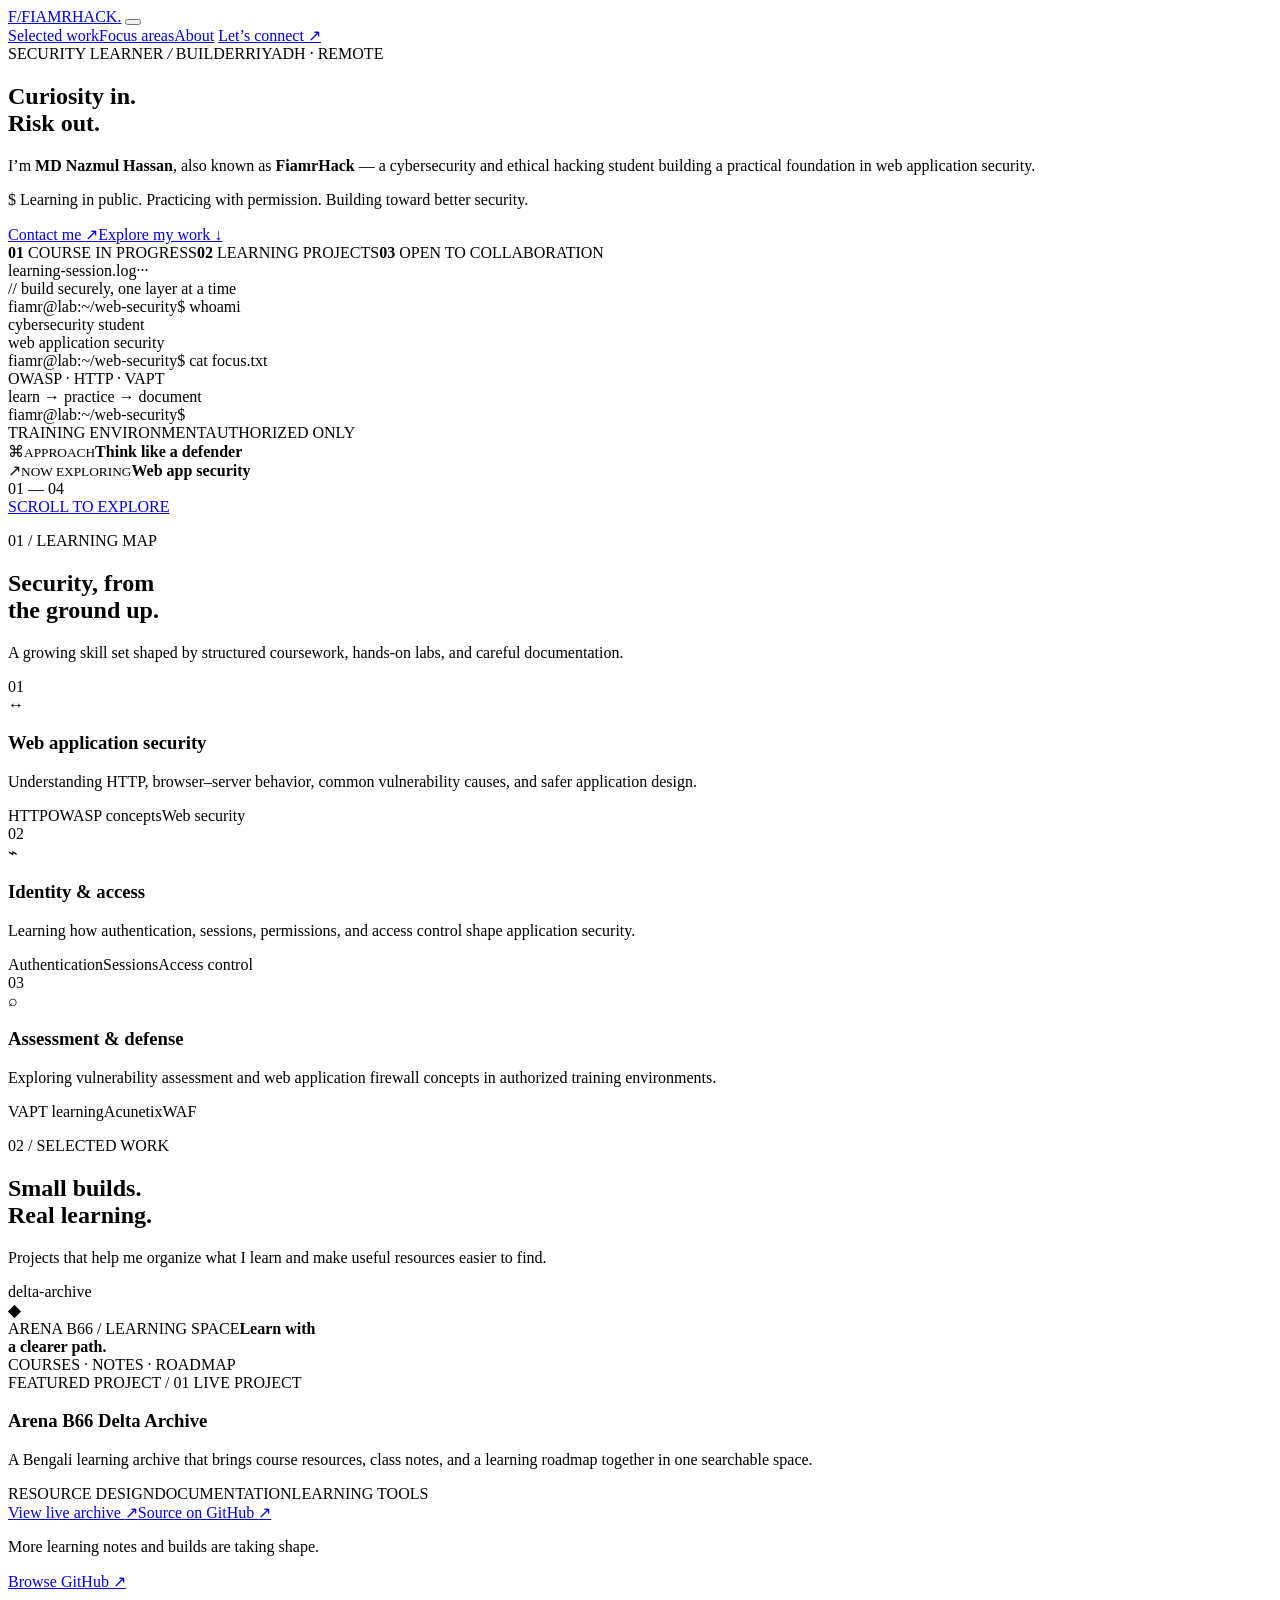
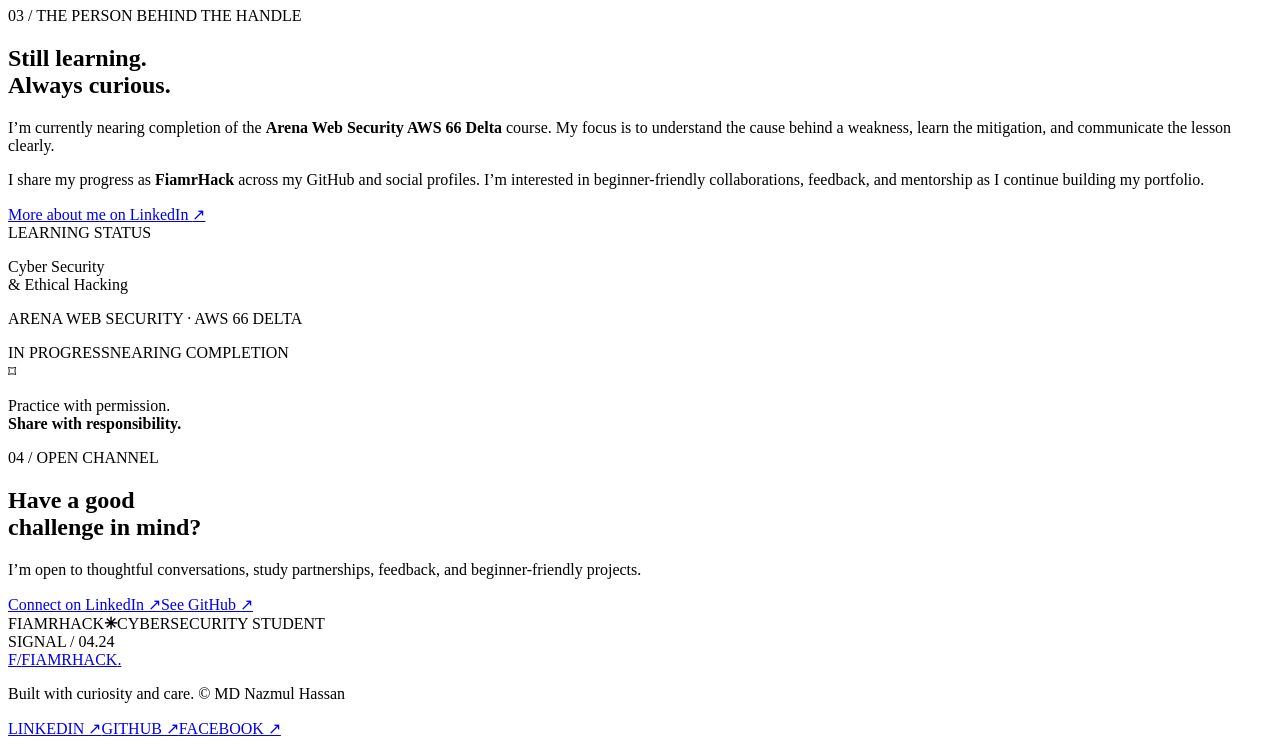
==== work/portfolio/index.html @ 01d1163c "Build FiamrHack portfolio landing page" ====
<!doctype html>
<html lang="en">
  <head>
    <meta charset="utf-8" />
    <meta name="viewport" content="width=device-width, initial-scale=1" />
    <meta name="theme-color" content="#080b10" />
    <meta name="description" content="The learning portfolio of MD Nazmul Hassan (FiamrHack), a cybersecurity and ethical hacking student focused on web application security." />
    <title>FiamrHack — Web Security Portfolio</title>
    <link rel="icon" href="/favicon.svg" type="image/svg+xml" />
    <link rel="preconnect" href="https://fonts.googleapis.com" />
    <link rel="preconnect" href="https://fonts.gstatic.com" crossorigin />
    <link href="https://fonts.googleapis.com/css2?family=DM+Mono:wght@400;500&family=Manrope:wght@400;500;600;700;800&display=swap" rel="stylesheet" />
    <link rel="stylesheet" href="/styles.css" />
    <script src="/script.js" defer></script>
  </head>
  <body>
    <div class="ambient ambient-one" aria-hidden="true"></div>
    <div class="ambient ambient-two" aria-hidden="true"></div>
    <header class="site-header">
      <a class="brand" href="#top" aria-label="FiamrHack home"><span class="brand-mark">F<span>/</span></span><span>FIAMRHACK<span class="brand-dot">.</span></span></a>
      <button class="menu-toggle" aria-expanded="false" aria-controls="site-nav" aria-label="Open navigation"><span></span><span></span></button>
      <nav id="site-nav" class="site-nav" aria-label="Main navigation">
        <a href="#work">Selected work</a><a href="#focus">Focus areas</a><a href="#about">About</a>
        <a class="nav-contact" href="https://www.linkedin.com/in/md-nazmul-hassan-1a930110b/" target="_blank" rel="noreferrer">Let’s connect <span aria-hidden="true">↗</span></a>
      </nav>
    </header>

    <main id="top">
      <section class="hero section-wrap">
        <div class="hero-copy">
          <div class="eyebrow"><span class="status-dot"></span><span>SECURITY LEARNER <i>/</i> BUILDER</span><span class="eyebrow-line"></span><span class="eyebrow-location">RIYADH · REMOTE</span></div>
          <h1>Curiosity in.<br /><span class="title-accent">Risk out.</span></h1>
          <p class="hero-lead">I’m <strong>MD Nazmul Hassan</strong>, also known as <strong>FiamrHack</strong> — a cybersecurity and ethical hacking student building a practical foundation in web application security.</p>
          <p class="hero-note"><span class="prompt">$</span> Learning in public. Practicing with permission. Building toward better security.</p>
          <div class="hero-actions"><a class="button button-primary" href="https://www.linkedin.com/in/md-nazmul-hassan-1a930110b/" target="_blank" rel="noreferrer">Contact me <span aria-hidden="true">↗</span></a><a class="button button-quiet" href="#work">Explore my work <span aria-hidden="true">↓</span></a></div>
          <div class="hero-meta"><span><b>01</b> COURSE IN PROGRESS</span><span><b>02</b> LEARNING PROJECTS</span><span><b>03</b> OPEN TO COLLABORATION</span></div>
        </div>
        <div class="hero-visual" aria-label="Decorative terminal showing a security learning session">
          <div class="orb orb-a"></div><div class="orb orb-b"></div>
          <div class="terminal-card">
            <div class="terminal-head"><div class="terminal-lights"><i></i><i></i><i></i></div><span>learning-session.log</span><span class="terminal-menu">···</span></div>
            <div class="terminal-body"><div class="terminal-line terminal-muted">// build securely, one layer at a time</div><div class="terminal-spacer"></div>
              <div><span class="terminal-prompt">fiamr@lab</span><span class="terminal-muted">:</span><span class="terminal-path">~/web-security</span><span class="terminal-muted">$ </span><span>whoami</span></div>
              <div class="terminal-output">cybersecurity student</div>
              <div class="terminal-output">web application security</div>
              <div class="terminal-spacer"></div>
              <div><span class="terminal-prompt">fiamr@lab</span><span class="terminal-muted">:</span><span class="terminal-path">~/web-security</span><span class="terminal-muted">$ </span><span>cat focus.txt</span></div>
              <div class="terminal-output terminal-highlight">OWASP · HTTP · VAPT</div>
              <div class="terminal-output">learn → practice → document</div>
              <div class="terminal-spacer"></div>
              <div><span class="terminal-prompt">fiamr@lab</span><span class="terminal-muted">:</span><span class="terminal-path">~/web-security</span><span class="terminal-muted">$ </span><span class="cursor" aria-label="cursor"></span></div>
            </div>
            <div class="terminal-foot"><span><i class="tiny-dot"></i> TRAINING ENVIRONMENT</span><span>AUTHORIZED ONLY</span></div>
          </div>
          <div class="floating-chip chip-top"><span class="chip-icon">⌘</span><span><small>APPROACH</small><b>Think like a defender</b></span></div>
          <div class="floating-chip chip-bottom"><span class="chip-signal">↗</span><span><small>NOW EXPLORING</small><b>Web app security</b></span></div>
          <div class="hero-grid-label">01 <span>—</span> 04</div>
        </div>
        <a class="scroll-cue" href="#focus"><span></span>SCROLL TO EXPLORE</a>
      </section>

      <section id="focus" class="focus-section section-wrap section-block">
        <div class="section-heading"><div><p class="section-kicker">01 / LEARNING MAP</p><h2>Security, from<br />the ground up.</h2></div><p class="section-intro">A growing skill set shaped by structured coursework, hands-on labs, and careful documentation.</p></div>
        <div class="focus-grid">
          <article class="focus-card"><span class="card-number">01</span><div class="focus-icon icon-cyan">↔</div><h3>Web application security</h3><p>Understanding HTTP, browser–server behavior, common vulnerability causes, and safer application design.</p><div class="tags"><span>HTTP</span><span>OWASP concepts</span><span>Web security</span></div></article>
          <article class="focus-card"><span class="card-number">02</span><div class="focus-icon icon-green">⌁</div><h3>Identity &amp; access</h3><p>Learning how authentication, sessions, permissions, and access control shape application security.</p><div class="tags"><span>Authentication</span><span>Sessions</span><span>Access control</span></div></article>
          <article class="focus-card"><span class="card-number">03</span><div class="focus-icon icon-violet">⌕</div><h3>Assessment &amp; defense</h3><p>Exploring vulnerability assessment and web application firewall concepts in authorized training environments.</p><div class="tags"><span>VAPT learning</span><span>Acunetix</span><span>WAF</span></div></article>
        </div>
      </section>

      <section id="work" class="work-section section-wrap section-block">
        <div class="section-heading"><div><p class="section-kicker">02 / SELECTED WORK</p><h2>Small builds.<br /><span class="muted-title">Real learning.</span></h2></div><p class="section-intro">Projects that help me organize what I learn and make useful resources easier to find.</p></div>
        <article class="project-card">
          <div class="project-art" aria-hidden="true"><div class="project-window"><div class="project-window-head"><i></i><i></i><i></i><span>delta-archive</span></div><div class="project-window-body"><div class="art-sidebar"><b>◆</b><i></i><i></i><i></i><i></i></div><div class="art-content"><span class="art-label">ARENA B66 / LEARNING SPACE</span><b>Learn with<br />a clearer path.</b><div class="art-rule"></div><div class="art-bars"><i></i><i></i><i></i></div><span class="art-chip">COURSES · NOTES · ROADMAP</span></div></div></div><div class="project-orbit orbit-left"></div><div class="project-orbit orbit-right"></div></div>
          <div class="project-info"><div class="project-topline"><span class="project-index">FEATURED PROJECT / 01</span><span class="project-state"><i></i> LIVE PROJECT</span></div><h3>Arena B66 Delta Archive</h3><p>A Bengali learning archive that brings course resources, class notes, and a learning roadmap together in one searchable space.</p><div class="project-tags"><span>RESOURCE DESIGN</span><span>DOCUMENTATION</span><span>LEARNING TOOLS</span></div><div class="project-links"><a href="https://arena-b66-delta-archive.vercel.app/" target="_blank" rel="noreferrer">View live archive <span>↗</span></a><a href="https://github.com/mdnhbn/arena-b66-delta-archive" target="_blank" rel="noreferrer">Source on GitHub <span>↗</span></a></div></div>
        </article>
        <div class="more-work"><span class="more-line"></span><p>More learning notes and builds are taking shape.</p><a href="https://github.com/mdnhbn" target="_blank" rel="noreferrer">Browse GitHub <span>↗</span></a></div>
      </section>

      <section id="about" class="about-section section-wrap section-block">
        <div class="about-panel"><div class="about-main"><p class="section-kicker">03 / THE PERSON BEHIND THE HANDLE</p><h2>Still learning.<br /><span class="title-accent">Always curious.</span></h2><p class="about-copy">I’m currently nearing completion of the <strong>Arena Web Security AWS 66 Delta</strong> course. My focus is to understand the cause behind a weakness, learn the mitigation, and communicate the lesson clearly.</p><p class="about-copy">I share my progress as <strong>FiamrHack</strong> across my GitHub and social profiles. I’m interested in beginner-friendly collaborations, feedback, and mentorship as I continue building my portfolio.</p><a class="text-link" href="https://www.linkedin.com/in/md-nazmul-hassan-1a930110b/" target="_blank" rel="noreferrer">More about me on LinkedIn <span>↗</span></a></div><div class="about-side"><div class="course-card"><div class="course-card-top"><span>LEARNING STATUS</span><span class="course-pulse"></span></div><p class="course-title">Cyber Security<br />&amp; Ethical Hacking</p><p class="course-org">ARENA WEB SECURITY <span>·</span> AWS 66 DELTA</p><div class="course-progress"><span></span></div><div class="course-foot"><span>IN PROGRESS</span><span>NEARING COMPLETION</span></div></div><div class="principle-card"><span class="principle-symbol">⌑</span><p>Practice with permission.<br /><strong>Share with responsibility.</strong></p></div></div></div>
      </section>

      <section class="connect-section section-wrap"><div class="connect-inner"><p class="section-kicker">04 / OPEN CHANNEL</p><h2>Have a good<br /><span class="title-accent">challenge in mind?</span></h2><p class="connect-copy">I’m open to thoughtful conversations, study partnerships, feedback, and beginner-friendly projects.</p><div class="connect-actions"><a class="button button-primary" href="https://www.linkedin.com/in/md-nazmul-hassan-1a930110b/" target="_blank" rel="noreferrer">Connect on LinkedIn <span aria-hidden="true">↗</span></a><a class="button button-outline" href="https://github.com/mdnhbn" target="_blank" rel="noreferrer">See GitHub <span aria-hidden="true">↗</span></a></div><div class="contact-stamp"><span>FIAMRHACK</span><b>✳</b><span>CYBERSECURITY STUDENT</span></div></div><div class="connect-decoration" aria-hidden="true"><div class="crosshair"><i></i><i></i><i></i><i></i><b></b></div><span class="decoration-text">SIGNAL / 04.24</span></div></section>
    </main>

    <footer class="site-footer section-wrap"><a class="brand footer-brand" href="#top"><span class="brand-mark">F<span>/</span></span><span>FIAMRHACK<span class="brand-dot">.</span></span></a><p>Built with curiosity and care. <span>© <span id="year"></span> MD Nazmul Hassan</span></p><div class="footer-links"><a href="https://www.linkedin.com/in/md-nazmul-hassan-1a930110b/" target="_blank" rel="noreferrer">LINKEDIN ↗</a><a href="https://github.com/mdnhbn" target="_blank" rel="noreferrer">GITHUB ↗</a><a href="https://www.facebook.com/fiamrhack" target="_blank" rel="noreferrer">FACEBOOK ↗</a></div></footer>
  </body>
</html>
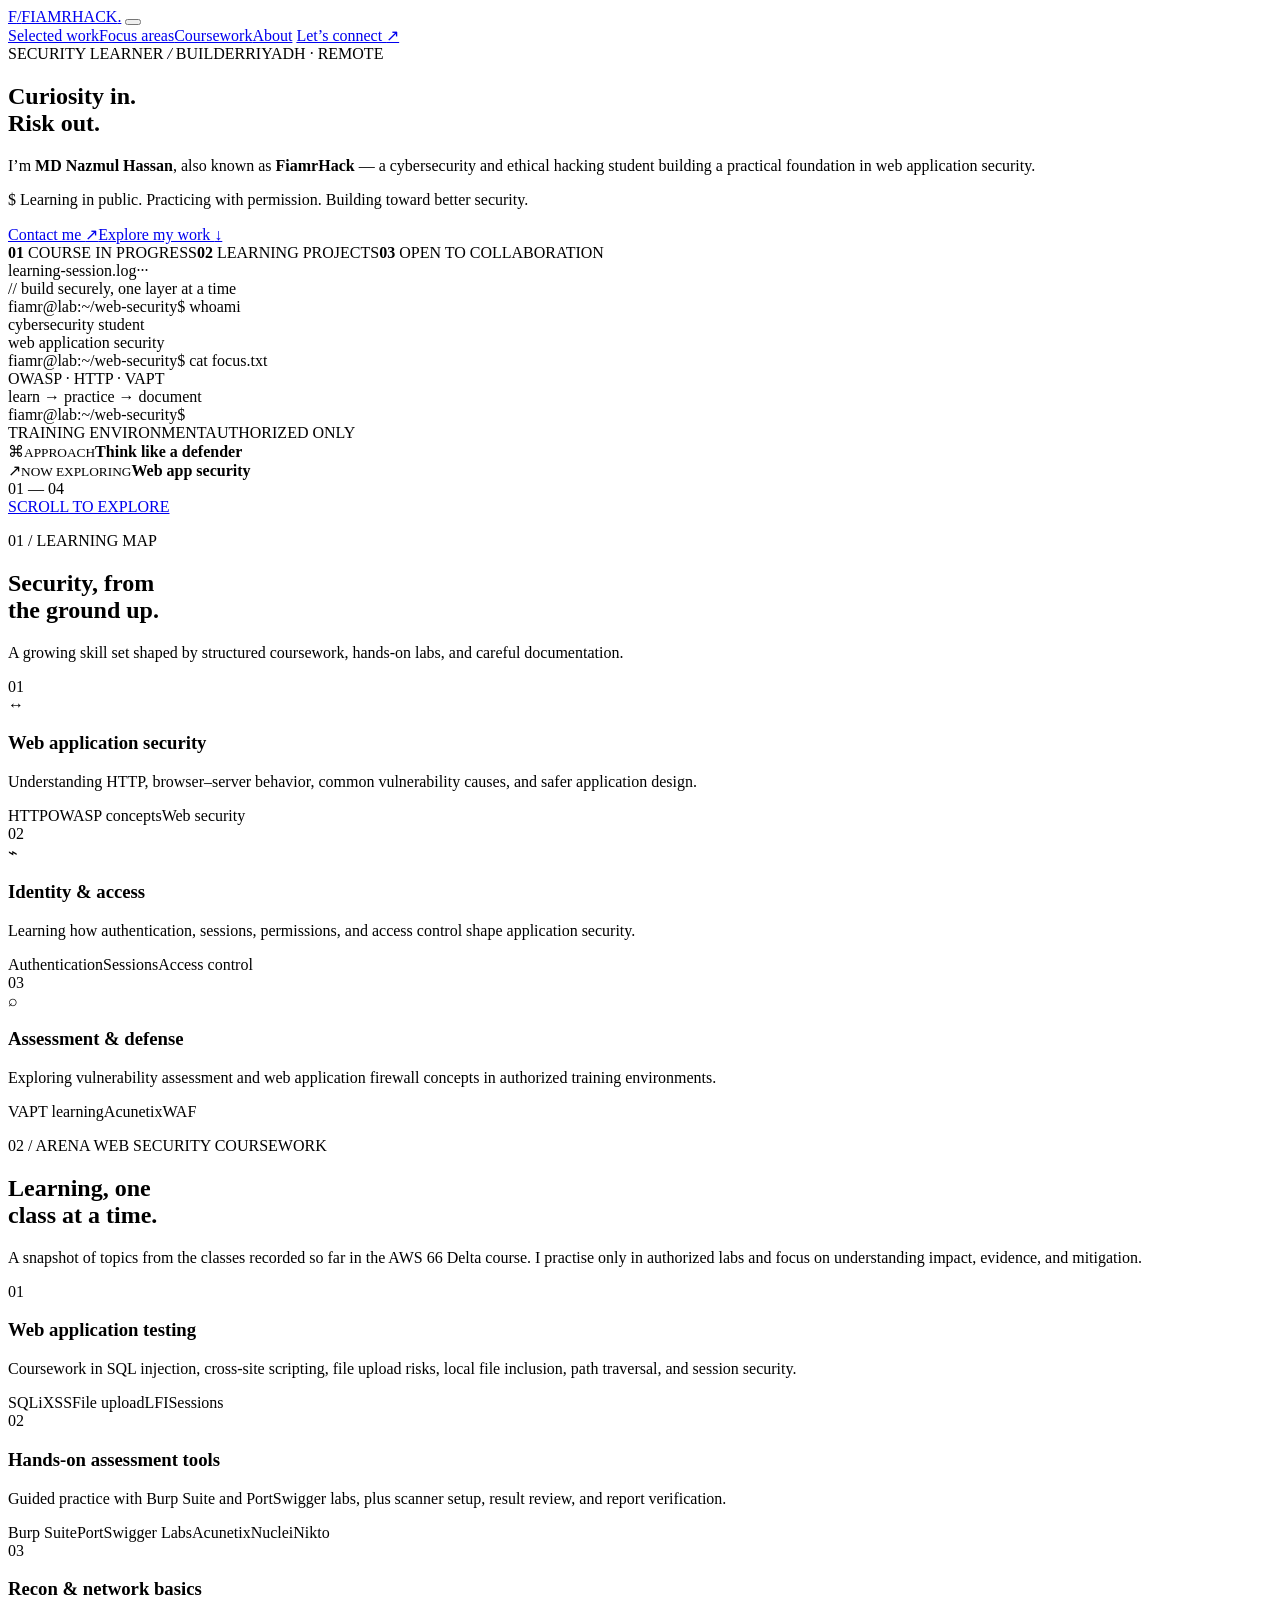
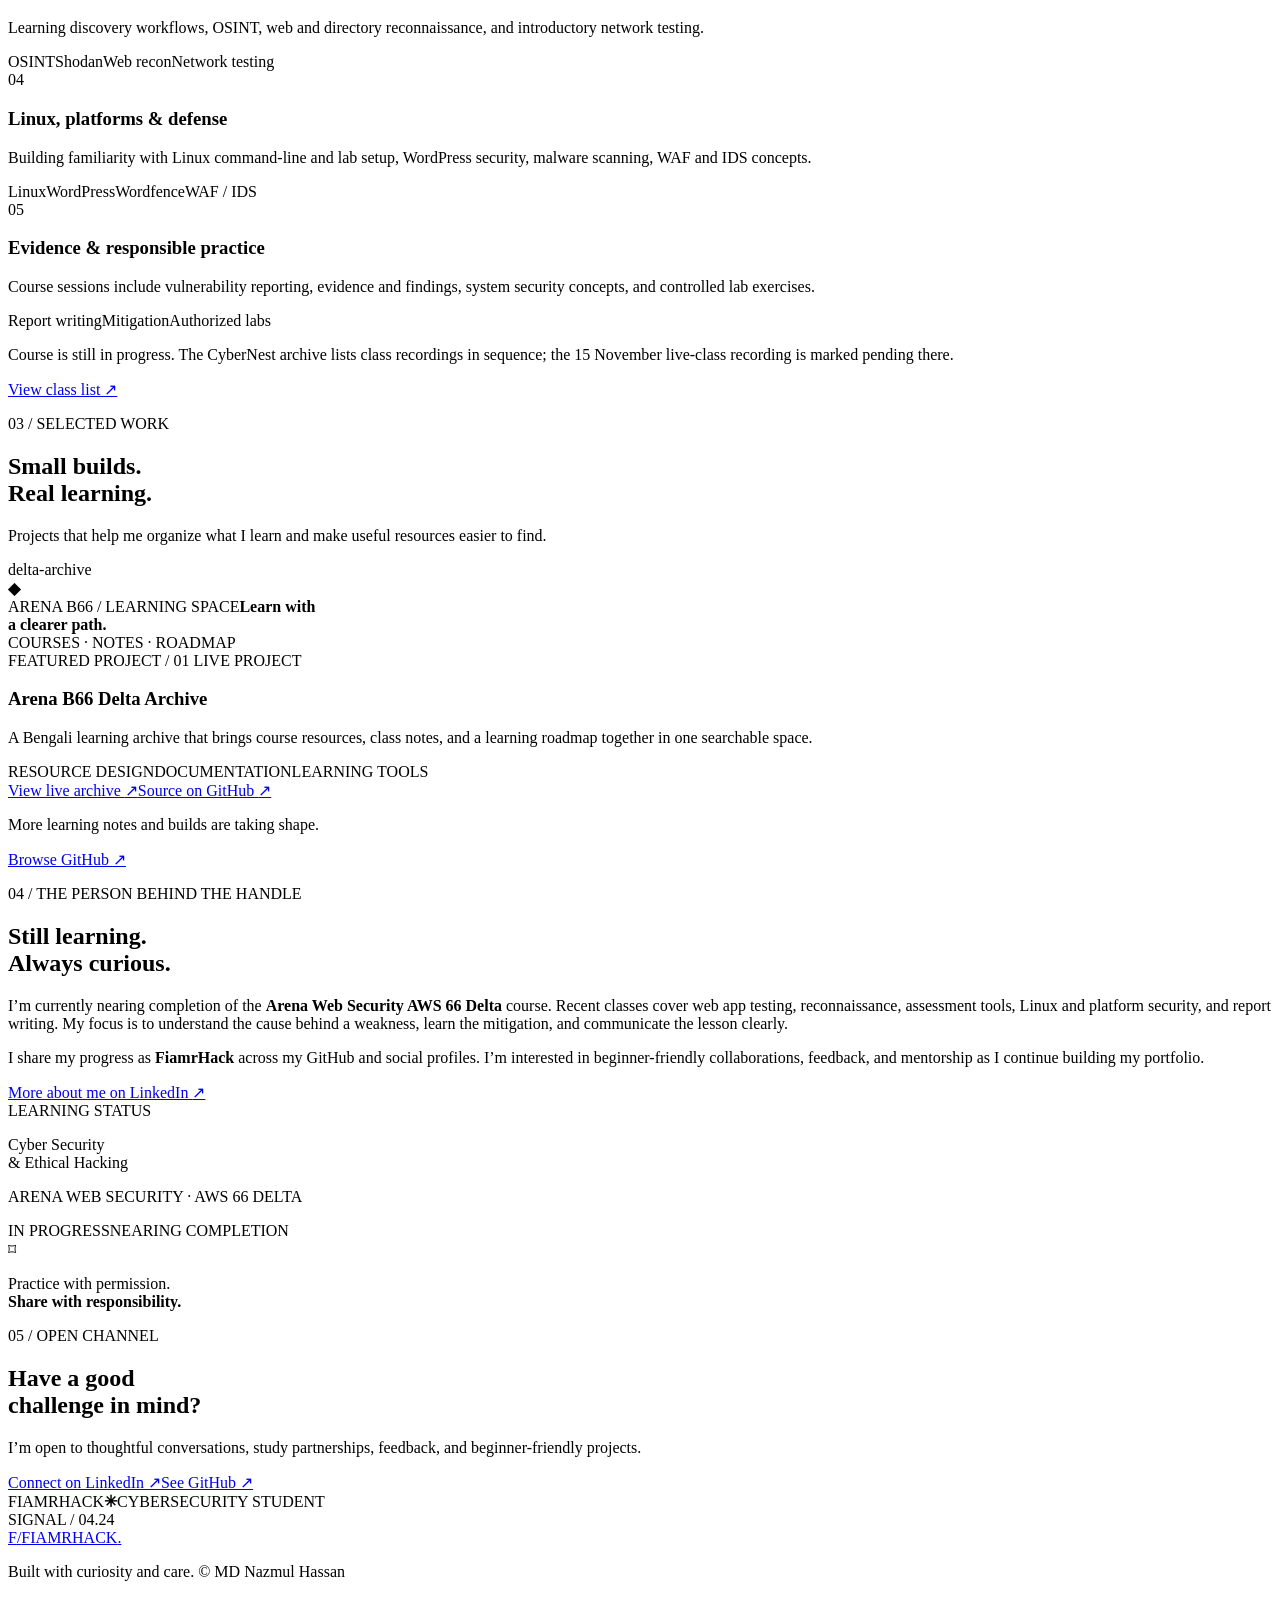
==== commit b4ad6e67: "Add Arena coursework section to portfolio" ====
--- a/work/portfolio/index.html
+++ b/work/portfolio/index.html
@@ -4,7 +4,7 @@
     <meta charset="utf-8" />
     <meta name="viewport" content="width=device-width, initial-scale=1" />
     <meta name="theme-color" content="#080b10" />
-    <meta name="description" content="The learning portfolio of MD Nazmul Hassan (FiamrHack), a cybersecurity and ethical hacking student focused on web application security." />
+    <meta name="description" content="MD Nazmul Hassan (FiamrHack) is a cybersecurity and ethical hacking student documenting Arena Web Security coursework in web application security, reconnaissance, vulnerability assessment, and defensive reporting." />
     <title>FiamrHack — Web Security Portfolio</title>
     <link rel="icon" href="/favicon.svg" type="image/svg+xml" />
     <link rel="preconnect" href="https://fonts.googleapis.com" />
@@ -20,7 +20,7 @@
       <a class="brand" href="#top" aria-label="FiamrHack home"><span class="brand-mark">F<span>/</span></span><span>FIAMRHACK<span class="brand-dot">.</span></span></a>
       <button class="menu-toggle" aria-expanded="false" aria-controls="site-nav" aria-label="Open navigation"><span></span><span></span></button>
       <nav id="site-nav" class="site-nav" aria-label="Main navigation">
-        <a href="#work">Selected work</a><a href="#focus">Focus areas</a><a href="#about">About</a>
+        <a href="#work">Selected work</a><a href="#focus">Focus areas</a><a href="#training">Coursework</a><a href="#about">About</a>
         <a class="nav-contact" href="https://www.linkedin.com/in/md-nazmul-hassan-1a930110b/" target="_blank" rel="noreferrer">Let’s connect <span aria-hidden="true">↗</span></a>
       </nav>
     </header>
@@ -68,8 +68,20 @@
         </div>
       </section>
 
+      <section id="training" class="training-section section-wrap section-block">
+        <div class="section-heading"><div><p class="section-kicker">02 / ARENA WEB SECURITY COURSEWORK</p><h2>Learning, one<br /><span class="muted-title">class at a time.</span></h2></div><p class="section-intro">A snapshot of topics from the classes recorded so far in the AWS 66 Delta course. I practise only in authorized labs and focus on understanding impact, evidence, and mitigation.</p></div>
+        <div class="training-grid">
+          <article class="training-card"><span class="card-number">01</span><h3>Web application testing</h3><p>Coursework in SQL injection, cross-site scripting, file upload risks, local file inclusion, path traversal, and session security.</p><div class="tags"><span>SQLi</span><span>XSS</span><span>File upload</span><span>LFI</span><span>Sessions</span></div></article>
+          <article class="training-card"><span class="card-number">02</span><h3>Hands-on assessment tools</h3><p>Guided practice with Burp Suite and PortSwigger labs, plus scanner setup, result review, and report verification.</p><div class="tags"><span>Burp Suite</span><span>PortSwigger Labs</span><span>Acunetix</span><span>Nuclei</span><span>Nikto</span></div></article>
+          <article class="training-card"><span class="card-number">03</span><h3>Recon &amp; network basics</h3><p>Learning discovery workflows, OSINT, web and directory reconnaissance, and introductory network testing.</p><div class="tags"><span>OSINT</span><span>Shodan</span><span>Web recon</span><span>Network testing</span></div></article>
+          <article class="training-card"><span class="card-number">04</span><h3>Linux, platforms &amp; defense</h3><p>Building familiarity with Linux command-line and lab setup, WordPress security, malware scanning, WAF and IDS concepts.</p><div class="tags"><span>Linux</span><span>WordPress</span><span>Wordfence</span><span>WAF / IDS</span></div></article>
+          <article class="training-card"><span class="card-number">05</span><h3>Evidence &amp; responsible practice</h3><p>Course sessions include vulnerability reporting, evidence and findings, system security concepts, and controlled lab exercises.</p><div class="tags"><span>Report writing</span><span>Mitigation</span><span>Authorized labs</span></div></article>
+        </div>
+        <div class="training-note"><span class="status-dot"></span><p>Course is still in progress. The CyberNest archive lists class recordings in sequence; the 15 November live-class recording is marked pending there.</p><a href="https://cybernest-learn.vercel.app/#classes" target="_blank" rel="noreferrer">View class list ↗</a></div>
+      </section>
+
       <section id="work" class="work-section section-wrap section-block">
-        <div class="section-heading"><div><p class="section-kicker">02 / SELECTED WORK</p><h2>Small builds.<br /><span class="muted-title">Real learning.</span></h2></div><p class="section-intro">Projects that help me organize what I learn and make useful resources easier to find.</p></div>
+        <div class="section-heading"><div><p class="section-kicker">03 / SELECTED WORK</p><h2>Small builds.<br /><span class="muted-title">Real learning.</span></h2></div><p class="section-intro">Projects that help me organize what I learn and make useful resources easier to find.</p></div>
         <article class="project-card">
           <div class="project-art" aria-hidden="true"><div class="project-window"><div class="project-window-head"><i></i><i></i><i></i><span>delta-archive</span></div><div class="project-window-body"><div class="art-sidebar"><b>◆</b><i></i><i></i><i></i><i></i></div><div class="art-content"><span class="art-label">ARENA B66 / LEARNING SPACE</span><b>Learn with<br />a clearer path.</b><div class="art-rule"></div><div class="art-bars"><i></i><i></i><i></i></div><span class="art-chip">COURSES · NOTES · ROADMAP</span></div></div></div><div class="project-orbit orbit-left"></div><div class="project-orbit orbit-right"></div></div>
           <div class="project-info"><div class="project-topline"><span class="project-index">FEATURED PROJECT / 01</span><span class="project-state"><i></i> LIVE PROJECT</span></div><h3>Arena B66 Delta Archive</h3><p>A Bengali learning archive that brings course resources, class notes, and a learning roadmap together in one searchable space.</p><div class="project-tags"><span>RESOURCE DESIGN</span><span>DOCUMENTATION</span><span>LEARNING TOOLS</span></div><div class="project-links"><a href="https://arena-b66-delta-archive.vercel.app/" target="_blank" rel="noreferrer">View live archive <span>↗</span></a><a href="https://github.com/mdnhbn/arena-b66-delta-archive" target="_blank" rel="noreferrer">Source on GitHub <span>↗</span></a></div></div>
@@ -78,10 +90,10 @@
       </section>
 
       <section id="about" class="about-section section-wrap section-block">
-        <div class="about-panel"><div class="about-main"><p class="section-kicker">03 / THE PERSON BEHIND THE HANDLE</p><h2>Still learning.<br /><span class="title-accent">Always curious.</span></h2><p class="about-copy">I’m currently nearing completion of the <strong>Arena Web Security AWS 66 Delta</strong> course. My focus is to understand the cause behind a weakness, learn the mitigation, and communicate the lesson clearly.</p><p class="about-copy">I share my progress as <strong>FiamrHack</strong> across my GitHub and social profiles. I’m interested in beginner-friendly collaborations, feedback, and mentorship as I continue building my portfolio.</p><a class="text-link" href="https://www.linkedin.com/in/md-nazmul-hassan-1a930110b/" target="_blank" rel="noreferrer">More about me on LinkedIn <span>↗</span></a></div><div class="about-side"><div class="course-card"><div class="course-card-top"><span>LEARNING STATUS</span><span class="course-pulse"></span></div><p class="course-title">Cyber Security<br />&amp; Ethical Hacking</p><p class="course-org">ARENA WEB SECURITY <span>·</span> AWS 66 DELTA</p><div class="course-progress"><span></span></div><div class="course-foot"><span>IN PROGRESS</span><span>NEARING COMPLETION</span></div></div><div class="principle-card"><span class="principle-symbol">⌑</span><p>Practice with permission.<br /><strong>Share with responsibility.</strong></p></div></div></div>
+        <div class="about-panel"><div class="about-main"><p class="section-kicker">04 / THE PERSON BEHIND THE HANDLE</p><h2>Still learning.<br /><span class="title-accent">Always curious.</span></h2><p class="about-copy">I’m currently nearing completion of the <strong>Arena Web Security AWS 66 Delta</strong> course. Recent classes cover web app testing, reconnaissance, assessment tools, Linux and platform security, and report writing. My focus is to understand the cause behind a weakness, learn the mitigation, and communicate the lesson clearly.</p><p class="about-copy">I share my progress as <strong>FiamrHack</strong> across my GitHub and social profiles. I’m interested in beginner-friendly collaborations, feedback, and mentorship as I continue building my portfolio.</p><a class="text-link" href="https://www.linkedin.com/in/md-nazmul-hassan-1a930110b/" target="_blank" rel="noreferrer">More about me on LinkedIn <span>↗</span></a></div><div class="about-side"><div class="course-card"><div class="course-card-top"><span>LEARNING STATUS</span><span class="course-pulse"></span></div><p class="course-title">Cyber Security<br />&amp; Ethical Hacking</p><p class="course-org">ARENA WEB SECURITY <span>·</span> AWS 66 DELTA</p><div class="course-progress"><span></span></div><div class="course-foot"><span>IN PROGRESS</span><span>NEARING COMPLETION</span></div></div><div class="principle-card"><span class="principle-symbol">⌑</span><p>Practice with permission.<br /><strong>Share with responsibility.</strong></p></div></div></div>
       </section>
 
-      <section class="connect-section section-wrap"><div class="connect-inner"><p class="section-kicker">04 / OPEN CHANNEL</p><h2>Have a good<br /><span class="title-accent">challenge in mind?</span></h2><p class="connect-copy">I’m open to thoughtful conversations, study partnerships, feedback, and beginner-friendly projects.</p><div class="connect-actions"><a class="button button-primary" href="https://www.linkedin.com/in/md-nazmul-hassan-1a930110b/" target="_blank" rel="noreferrer">Connect on LinkedIn <span aria-hidden="true">↗</span></a><a class="button button-outline" href="https://github.com/mdnhbn" target="_blank" rel="noreferrer">See GitHub <span aria-hidden="true">↗</span></a></div><div class="contact-stamp"><span>FIAMRHACK</span><b>✳</b><span>CYBERSECURITY STUDENT</span></div></div><div class="connect-decoration" aria-hidden="true"><div class="crosshair"><i></i><i></i><i></i><i></i><b></b></div><span class="decoration-text">SIGNAL / 04.24</span></div></section>
+      <section class="connect-section section-wrap"><div class="connect-inner"><p class="section-kicker">05 / OPEN CHANNEL</p><h2>Have a good<br /><span class="title-accent">challenge in mind?</span></h2><p class="connect-copy">I’m open to thoughtful conversations, study partnerships, feedback, and beginner-friendly projects.</p><div class="connect-actions"><a class="button button-primary" href="https://www.linkedin.com/in/md-nazmul-hassan-1a930110b/" target="_blank" rel="noreferrer">Connect on LinkedIn <span aria-hidden="true">↗</span></a><a class="button button-outline" href="https://github.com/mdnhbn" target="_blank" rel="noreferrer">See GitHub <span aria-hidden="true">↗</span></a></div><div class="contact-stamp"><span>FIAMRHACK</span><b>✳</b><span>CYBERSECURITY STUDENT</span></div></div><div class="connect-decoration" aria-hidden="true"><div class="crosshair"><i></i><i></i><i></i><i></i><b></b></div><span class="decoration-text">SIGNAL / 04.24</span></div></section>
     </main>
 
     <footer class="site-footer section-wrap"><a class="brand footer-brand" href="#top"><span class="brand-mark">F<span>/</span></span><span>FIAMRHACK<span class="brand-dot">.</span></span></a><p>Built with curiosity and care. <span>© <span id="year"></span> MD Nazmul Hassan</span></p><div class="footer-links"><a href="https://www.linkedin.com/in/md-nazmul-hassan-1a930110b/" target="_blank" rel="noreferrer">LINKEDIN ↗</a><a href="https://github.com/mdnhbn" target="_blank" rel="noreferrer">GITHUB ↗</a><a href="https://www.facebook.com/fiamrhack" target="_blank" rel="noreferrer">FACEBOOK ↗</a></div></footer>
